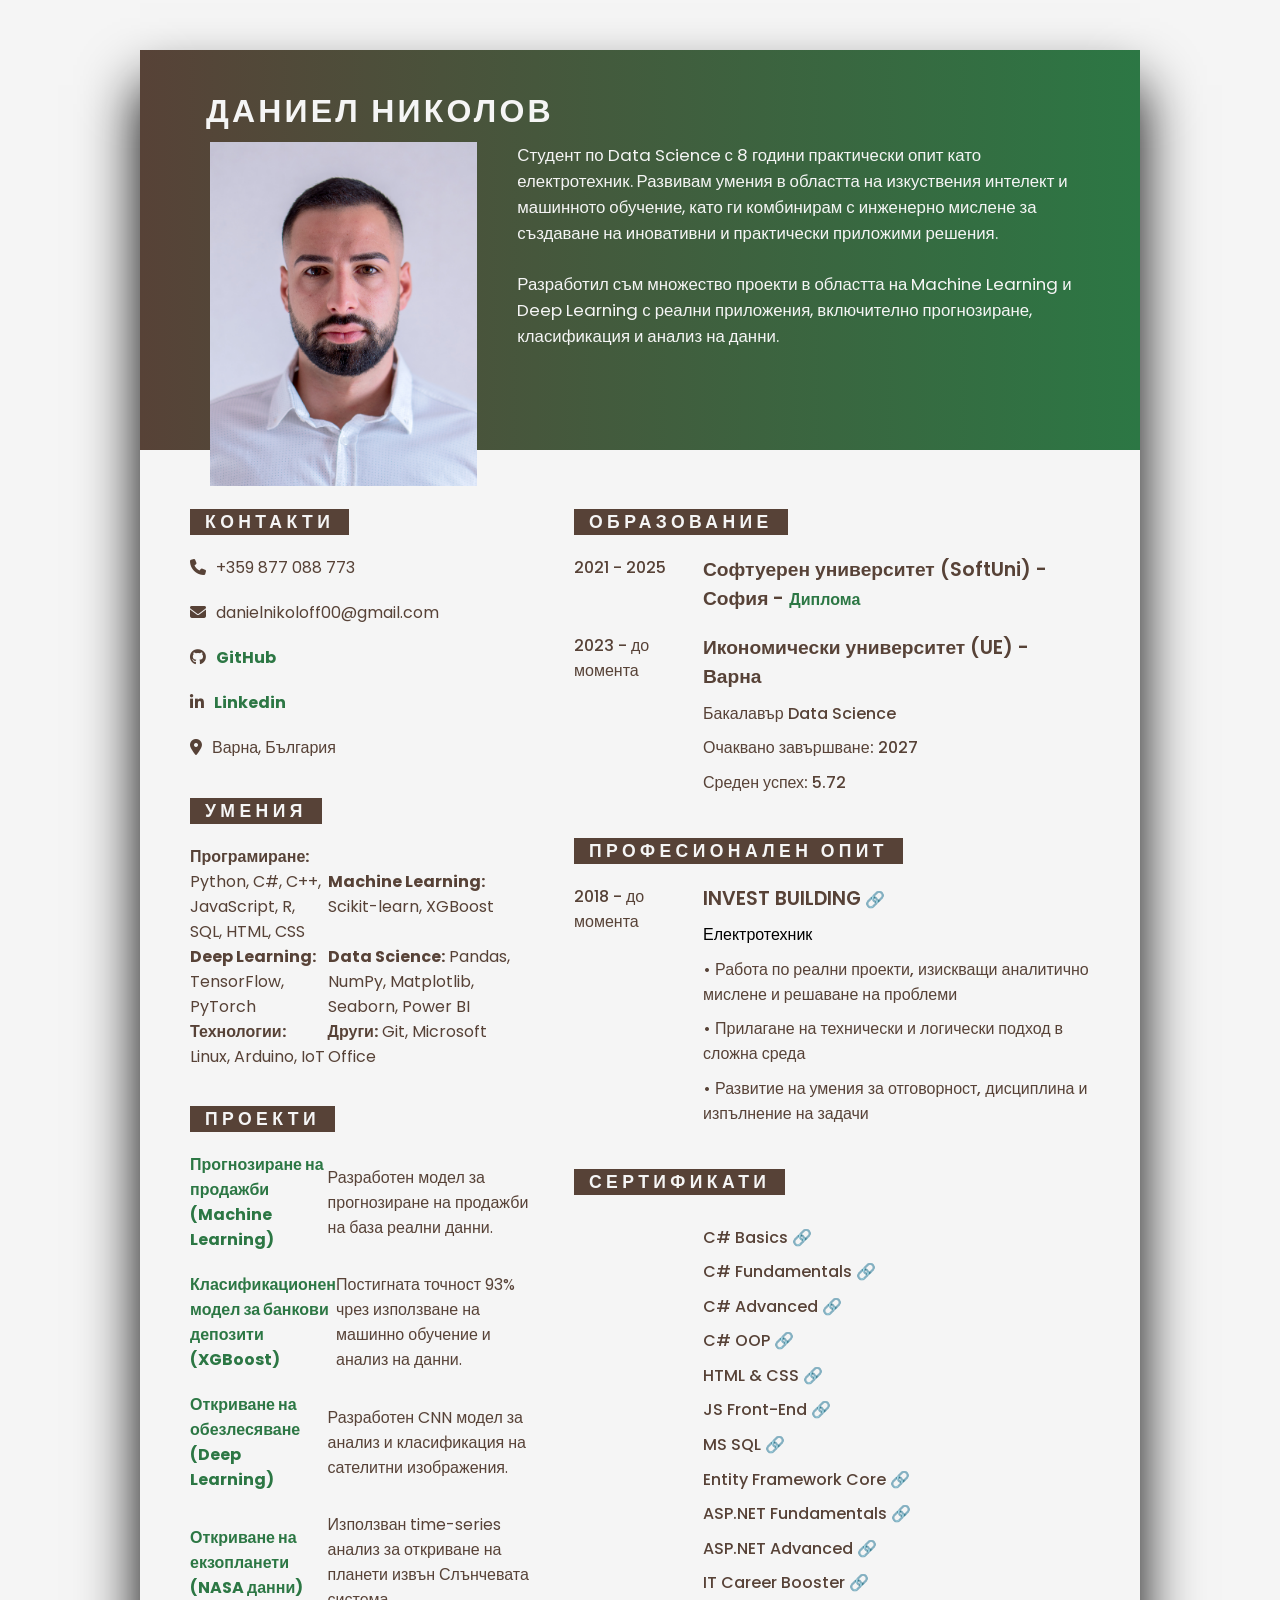
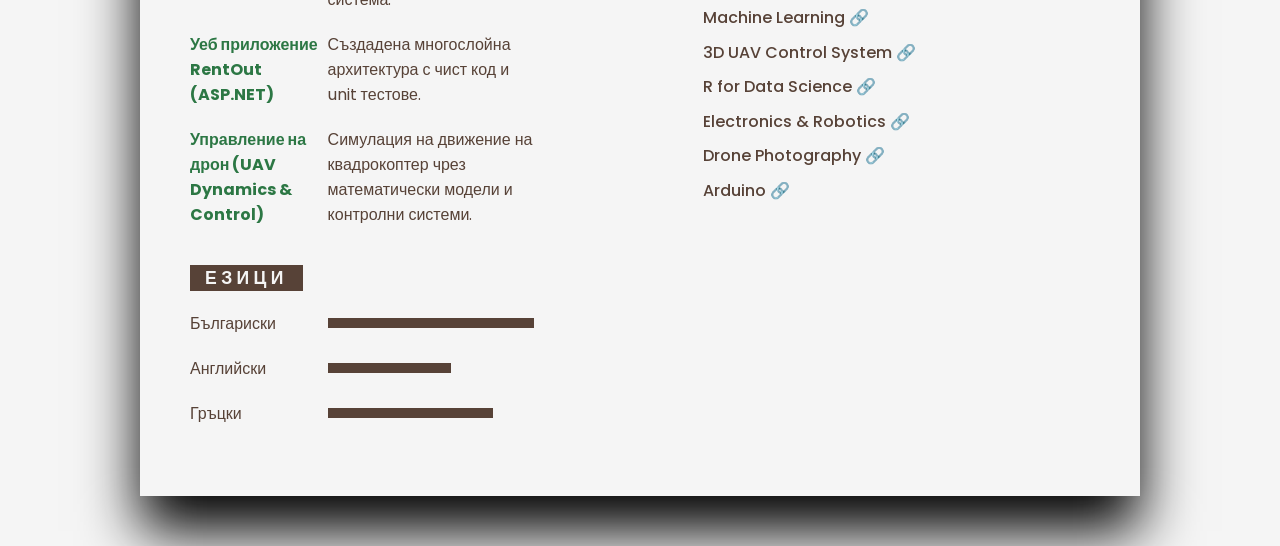
==== indexbg.html @ 3bc0b235 "Add files via upload" ====
<!DOCTYPE html>
<html lang="en">
<head>
    <meta charset="UTF-8">
    <meta name="viewport" content="width=device-width, initial-scale=1.0">
    <title>CV</title>
    <link rel="stylesheet" href="https://cdnjs.cloudflare.com/ajax/libs/font-awesome/6.4.2/css/all.min.css" integrity="sha512-z3gLpd7yknf1YoNbCzqRKc4qyor8gaKU1qmn+CShxbuBusANI9QpRohGBreCFkKxLhei6S9CQXFEbbKuqLg0DA==" crossorigin="anonymous" referrerpolicy="no-referrer" />
    <link rel="stylesheet" href="style.css">
</head>
<body>
    <div class="container">
        <div class="top">
            <h2>Даниел Николов</h2>
            <div class="group">
                <div class="leftSide">
                    <div class="imgBx">
                        <img src="img.png" alt="#">
                    </div>
                </div>
                <div class="rightSide">
                    <p>Студент по Data Science с 8 години практически опит като електротехник. Развивам умения в областта на изкуствения интелект и машинното обучение, като ги комбинирам с инженерно мислене за създаване на иновативни и практически приложими решения.</p>
                    <br>
                    <p>Разработил съм множество проекти в областта на Machine Learning и Deep Learning с реални приложения, включително прогнозиране, класификация и анализ на данни.</p>
                </div>
            </div>
        </div>
        <div class="bottom">
            <div class="left-side">
                <h4>КОНТАКТИ</h4>
                <ul class="contact">
                    <li>
                        <span class="icon"><i class="fa-solid fa-phone"></i></span>
                        <span class="text">+359 877 088 773</span>
                    </li>
                    <li>
                        <span class="icon"><i class="fa-solid fa-envelope"></i></span>
                        <span class="text">danielnikoloff00@gmail.com</span>
                    </li>
                    <li>
                        <span class="icon"><i class="fa-brands fa-github"></i></span>
                        <span class="text"><a href="https://github.com/dmn-21"><b>GitHub</b></a></span>
                    </li>
                    <li>
                        <span class="icon"><i class="fa-brands fa-linkedin-in"></i></span>
                        <span class="text"><a href="https://www.linkedin.com/in/dmn21p/"><b>Linkedin</b></a></span>
                    </li>
                    <li>
                        <span class="icon"><i class="fa-solid fa-location-dot"></i></span>
                        <span class="text">Варна, България</span>
                    </li>
                </ul>
                <h4>УМЕНИЯ</h4>
                <div class="skills">
                    <div class="skillsBox">
                        <p><b>Програмиране:</b> Python, C#, C++, JavaScript, R, SQL, HTML, CSS </p>
                        <p><b>Machine Learning:</b> Scikit-learn, XGBoost</p>
                        <p><b>Deep Learning:</b> TensorFlow, PyTorch</p>
                        <p><b>Data Science:</b> Pandas, NumPy, Matplotlib, Seaborn, Power BI</p>
                        <p><b>Технологии:</b> Linux, Arduino, IoT</p>
                        <p><b>Други:</b> Git, Microsoft Office</p>
                    </div>
                </div>
                <h4>ПРОЕКТИ</h4>
                <div class="skills">
                    <div class="skillsBox">
                        <b><p><a href="https://github.com/dmn-21/Machine-Learning/blob/main/Project/SalesForecastingInAnOnlineStore/SalesForecastingInAnOnlineStore.ipynb">Прогнозиране на продажби (Machine Learning)</a></p></b>
                        <p>Разработен модел за прогнозиране на продажби на база реални данни.</p>
                    </div>
                    <div class="skillsBox">
                        <b><p><a href="https://github.com/dmn-21/Machine-Learning/blob/main/Bank_Prediction.ipynb">Класификационен модел за банкови депозити (XGBoost)</a></p></b>
                        <p>Постигната точност 93% чрез използване на машинно обучение и анализ на данни.</p>
                    </div>
                    <div class="skillsBox">
                        <b><p><a href="https://github.com/dmn-21/Deep-Learning/blob/main/Deforestation_Classification_Using_Satellite_Imagery.ipynb">Откриване на обезлесяване (Deep Learning)</a></p></b>
                        <p>Разработен CNN модел за анализ и класификация на сателитни изображения.</p>
                    </div>
                    <div class="skillsBox">
                        <b><p><a href="https://github.com/dmn-21/Exoplanets-Telescope-Data/blob/main/How%20To%20Find%20Exoplanets%20in%20NASA%20Telescope%20Data%20(Python%2BLightkurve).ipynb">Откриване на екзопланети (NASA данни)</a></p></b>
                        <p>Използван time-series анализ за откриване на планети извън Слънчевата система.</p>
                    </div>
                    <div class="skillsBox">
                        <b><p><a href="https://github.com/dmn-21/RentOut">Уеб приложение RentOut (ASP.NET)</a></p></b>
                        <p>Създадена многослойна архитектура с чист код и unit тестове.</p>
                    </div>
                    <div class="skillsBox">
                        <b><p><a href="https://github.com/dmn-21/Math-Concepts-for-Developers/blob/main/Project/quadcopter.ipynb">Управление на дрон (UAV Dynamics & Control)</a></p></b>
                        <p>Симулация на движение на квадрокоптер чрез математически модели и контролни системи.</p>
                    </div>
                </div>
                <h4>ЕЗИЦИ</h4>
                <div class="skills">
                    <div class="skillsBox" style="--i:100%;">
                        <p>Българиски</p>
                        <div class="value"></div>
                    </div>
                    <div class="skillsBox" style="--i:60%;">
                        <p>Английски</p>
                        <div class="value"></div>
                    </div>
                    <div class="skillsBox" style="--i:80%;">
                        <p>Гръцки</p>
                        <div class="value"></div>
                    </div>
                </div>
            </div>
            <div class="right_side">
                <h4 class="adjstMargin">ОБРАЗОВАНИЕ</h4>
                <div class="edu_group">
                    <div class="edu_groupBx">
                        <p>2021 - 2025</p>
                        <div class="value">
                            <p>
                            <b>Софтуерен университет (SoftUni) - София - </b>
                            <a href="https://softuni.bg/certificates/details/234864/3d2196f8">Диплома</a>
                            </p>
                        </div>    
                    </div>
                    <div class="edu_groupBx">
                        <p>2023 - до момента</p>
                        <div class="value">
                            <b>Икономически университет (UE) - Варна</b>
                            <ul>
                                <li><p>Бакалавър Data Science</p></li>
                                <li><p>Очаквано завършване: 2027 </p></li>
                                <li><p>Среден успех: 5.72</p></li>
                            </ul>
                        </div>
                    </div>
                </div>
                <h4 class="margin-top">ПРОФЕСИОНАЛЕН ОПИТ</h4>
                <div class="edu_group">
                    <div class="edu_groupBx">
                        <p>2018 - до момента</p>
                        <div class="value">
                            <b>INVEST BUILDING</b> <a href="https://investbuilding.bg/">🔗</a>
                            <ul>
                                <li>Електротехник</li>
                                <li><p> • Работа по реални проекти, изискващи аналитично мислене и решаване на проблеми</p></li>
                                <li><p> • Прилагане на технически и логически подход в сложна среда</p></li>
                                <li><p> • Развитие на умения за отговорност, дисциплина и изпълнение на задачи</p></li>
                            </ul>
                        </div>    
                    </div>
                </div>
                <h4 class="margin-top">СЕРТИФИКАТИ</h4>
                <div class="edu_group">
                    <div class="edu_groupBx">
                        <p></p>
                        <div class="value">
                            <ul class = certificated>
                                <li><p>C# Basics <a href="https://softuni.bg/certificates/details/124142/936bc4d9">🔗</a></p></li>
                                <li><p>C# Fundamentals <a href="https://softuni.bg/certificates/details/169444/7000c0d0">🔗</a></p></li>
                                <li><p>C# Advanced <a href="https://softuni.bg/certificates/details/169502/fe943dd4">🔗</a></p></li>
                                <li><p>C# OOP <a href="https://softuni.bg/certificates/details/169611/1acdbac1">🔗</a></p></li>
                                <li><p>HTML & CSS <a href="https://softuni.bg/certificates/details/174760/bba8ef08">🔗</a></p></li>
                                <li><p>JS Front-End <a href="https://softuni.bg/certificates/details/181293/aa9f193c">🔗</a></p></li>
                                <li><p>MS SQL <a href="https://softuni.bg/certificates/details/185587/bae48728">🔗</a></p></li>
                                <li><p>Entity Framework Core <a href="https://softuni.bg/certificates/details/194054/2fe920ef">🔗</a></p></li>
                                <li><p>ASP.NET Fundamentals <a href="https://softuni.bg/certificates/details/206761/05b5bf12">🔗</a></p></li>
                                <li><p>ASP.NET Advanced <a href="https://softuni.bg/certificates/details/214203/4c9019b9">🔗</a></p></li>
                                <li><p>IT Career Booster <a href="https://softuni.bg/certificates/details/213145/2dc614e9">🔗</a></p></li>
                                <li><p>Machine Learning <a href="https://softuni.bg/certificates/details/230519/30562233">🔗</a></p></li>
                                <li><p>3D UAV Control System <a href="https://www.udemy.com/certificate/UC-44a0d67a-6e41-405e-8c3d-3492d52e8d2f/">🔗</a></p></li>
                                <li><p>R for Data Science <a href="https://www.udemy.com/certificate/UC-2eb4bbaf-0bf7-4ba0-adbe-52d798e93da7/">🔗</a></p></li>
                                <li><p>Electronics & Robotics <a href="https://www.udemy.com/certificate/UC-ee66d7ab-259b-47f6-8cce-e3c70777a769/">🔗</a></p></li>
                                <li><p>Drone Photography <a href="https://www.udemy.com/certificate/UC-a8c2d89d-be4a-4e53-b545-7f6b6a73acb3/">🔗</a></p></li>
                                <li><p>Arduino <a href="https://www.udemy.com/certificate/UC-a50f7144-1555-4a37-adf1-a7d748d83652/">🔗</a></p></li>
                            </ul>
                        </div>    
                    </div>
                </div>
            </div>  
        </div>
    </div>
</body>
</html>
---- style.css ----
@import url('https://fonts.googleapis.com/css2?family=Poppins:wght@200;300;400;500;600;700;800;900&display=swap');

* {
    margin: 0;
    padding: 0;
    box-sizing: border-box;
    font-family: 'Poppins', sans-serif;
}

body {
    display: flex;
    justify-content: center;
    align-items: center;
    min-height: 100vh;
    background-color: whitesmoke;
}

.container {
    position: relative;
    max-width: 1000px;
    min-height: 1000px;
    background-color: whitesmoke;
    margin: 50px;
    box-shadow: 0 35px 55px rgba(0,0,0,1);
}

.top {
    position: relative;
    width: 100%;
    height: 400px;
    background-image: linear-gradient(to right, #574237, #2c7744);
    padding: 50px;
}

h2 {
    font-size: 2em;
    color: whitesmoke;
    text-transform: uppercase;
    line-height: 0.7em;
    letter-spacing: 0.1em;
    padding-left: 0.5em;
}

.group {
    position: relative;
    display: grid;
    gap: 40px;
    width: 100%;
    grid-template-columns: 1.4fr 3fr;
    margin-top: 20px;
    padding-left: 20px;
}

.group .imgBx {
    position: relative;
    width: 100%;
}

.group .imgBx img {
    width: 100%;
}

.group p {
    color: whitesmoke;
    font-size: 1.05em;
}

.bottom {
    position: relative;
    display: grid;
    margin: 50px 50px;
    margin-top: 60px;
    gap: 40px;
    grid-template-columns: 2fr 3fr;
}

.bottom .left-side {
    margin-top: -18.5px;
}

h4 {
    font-size: 1.1em;
    text-transform: uppercase;
    letter-spacing: 0.25em;
    color: whitesmoke;
    background-color: #574237;
    font-weight: 600;
    padding: 0 15px;
    display: inline-flex;
}

.contact {
    position: relative;
    display: flex;
    flex-direction: column;
    gap: 20px;
    margin: 20px 0;
}

.contact li {
    list-style: none;
    display: flex;
    gap: 10px;
    
}

.contact li .icon {
    color: #574237
}

.contact li .text {
    color: #574237;
}

.skills {
    position: relative;
    width: 100%;
    display: flex;
    flex-direction: column;
    gap: 20px;
    margin: 20px 0;
}

.skills .skillsBox {
    position: relative;
    display: grid;
    align-items: center;
    grid-template-columns: 2fr 3fr;
}

.skills .skillsBox p {
    color: #574237;
}

.skills .skillsBox .value {
    position: relative;
    width: 100%;
    height: 10px;
    background-color: whitesmoke;
}

.skills .skillsBox .value::before {
    content: '';
    position: absolute;
    width: var(--i);
    height: 100%;
    background-color: #574237;
}

.adjstMargin {
    margin-top: -10px;
}

.edu_group {
    position: relative;
    width: 100%;
    display: flex;
    flex-direction: column;
    gap: 20px;
    margin: 20px 0;
}

.edu_groupBx {
    position: relative;
    display: grid;
    grid-template-columns: 1fr 3fr;
}

.edu_groupBx p:nth-child(1) {
    font-weight: 500;
}

.edu_groupBx b {
    font-weight: 600;
    color: #574237;
}

.edu_groupBx span {
    position: relative;
    top: -2px;
    font-size: 0.8em;
    color: #574237;
}

.edu_groupBx p {
    color: #574237;
}

h4 {
    margin-top: 1em;
}

.value b {
    font-size: 1.2em;
}

.value li {
    padding-top: .6em;
    display: block;
}

.value a {
    font-weight: bold;
}

.certificated b {
    color: #574237;
}

.certificated p {
    color: #574237;
}

.margin-top {
    margin-top: 1.3em;
}

.hobbies {
    padding: 0 50px 50px;
}

.hobbies ul {
    display: flex;
    margin-top: 30px;
    gap: 20px;
    justify-content: space-between;
}

.hobbies ul li {
    list-style: none;
    color: #574237;
    width: calc(100% / 6);
    padding: 20px 0;
    display: flex;
    flex-direction: column;
    gap: 5px;
    background-color: #DCDCDC;
    text-align: center;
    cursor: pointer;
    border-radius: 1em;
}

.hobbies ul li:hover {
    background-color: #574237;
    color: whitesmoke;
}

.hobbies ul li i {
    font-size: 2em;
}

a {
    color: 	#2c7744;
    text-decoration: none;
}


@media (width < 950px) {
    .group p {
        font-size: 12px;
    }
}

@media (width < 750px) {
    h2 {
        font-size: 24px;
    }

    .rightSide p {
        font-size: 12px;
    }
    
    .bottom {
        display: flex;
        flex-direction: column;
    }

    .hobbies ul {
        display: grid;
        grid-template-columns: 1fr 1fr;
    }

    .hobbies ul li {
        width: 100%;
    }
}

@media (width < 600px) {
    .leftSide {
        display: none;
    }

    .group {
        gap: 0;
        grid-template-columns: none;
    }

    .certificated p {
        display: flex;
        flex-direction: column;
    }
}

@media (width < 400px) {
    .top {
        padding-top: 20px;
    }
}
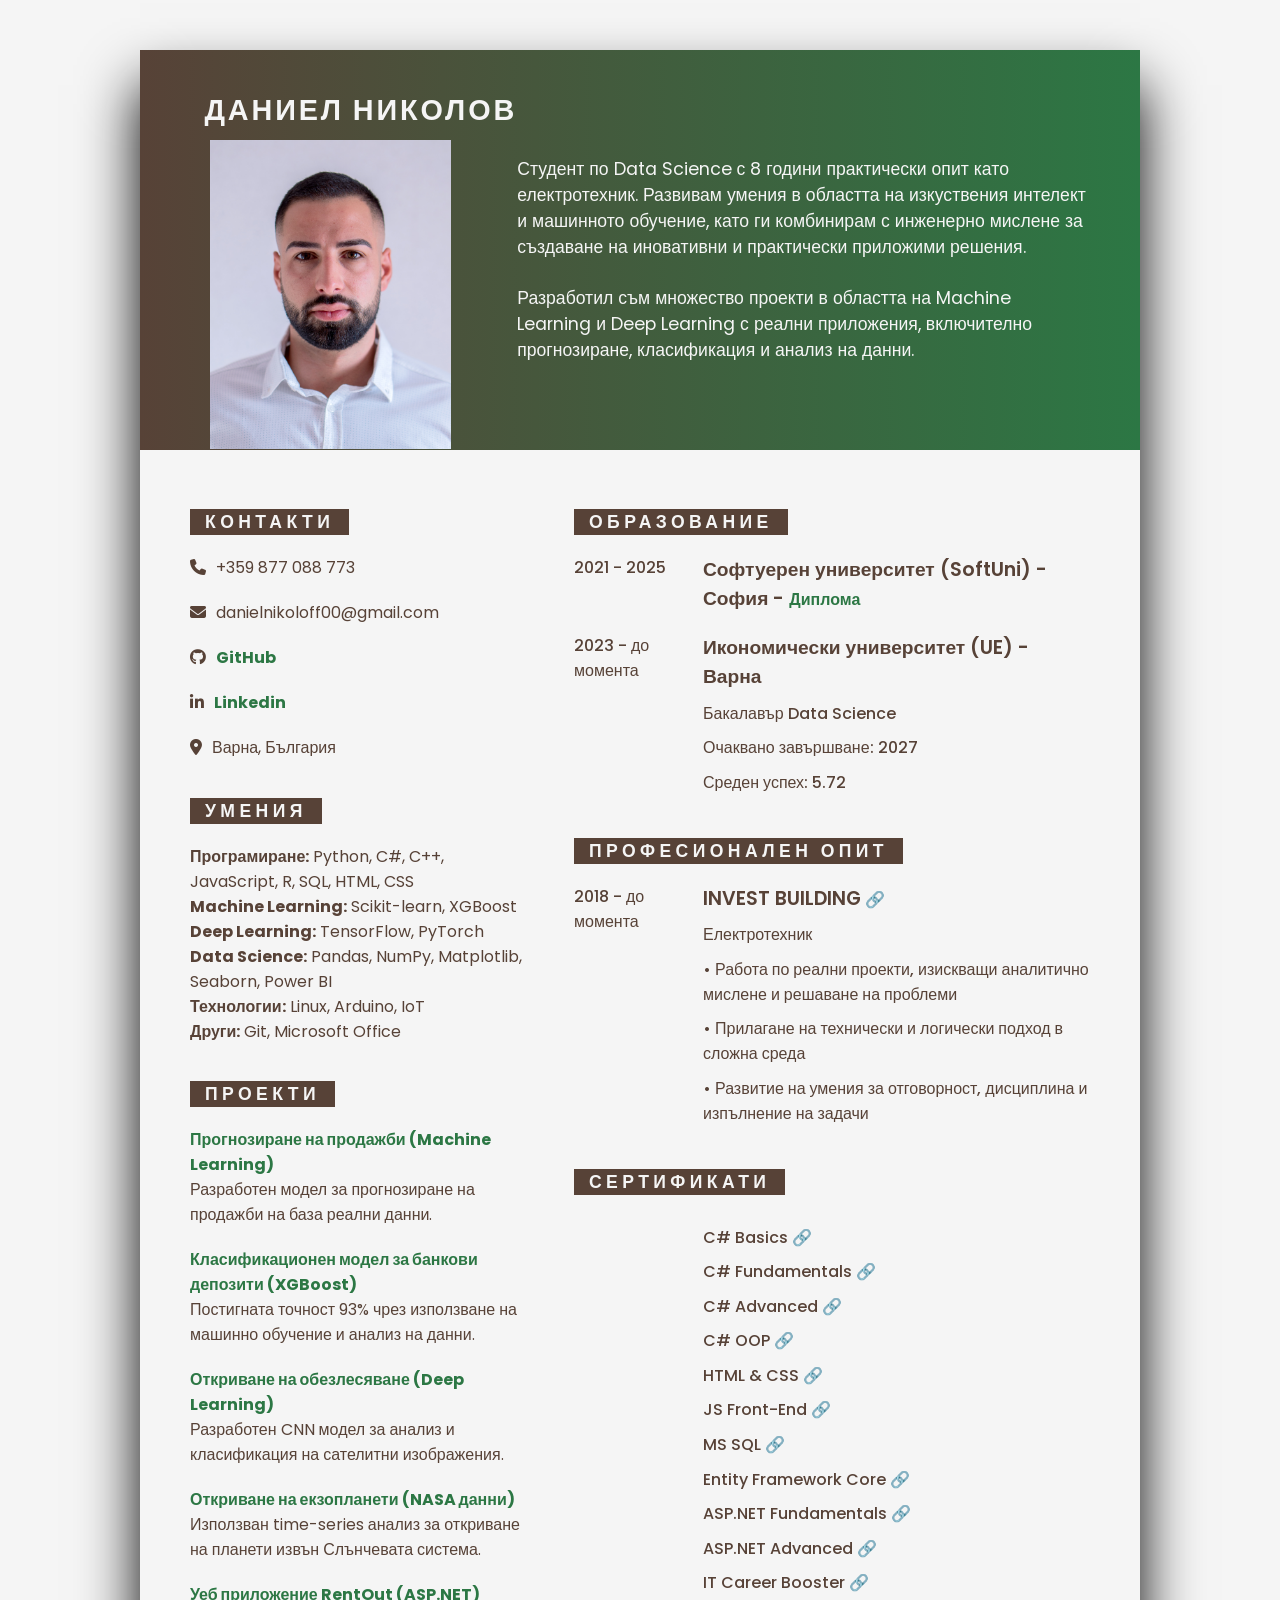
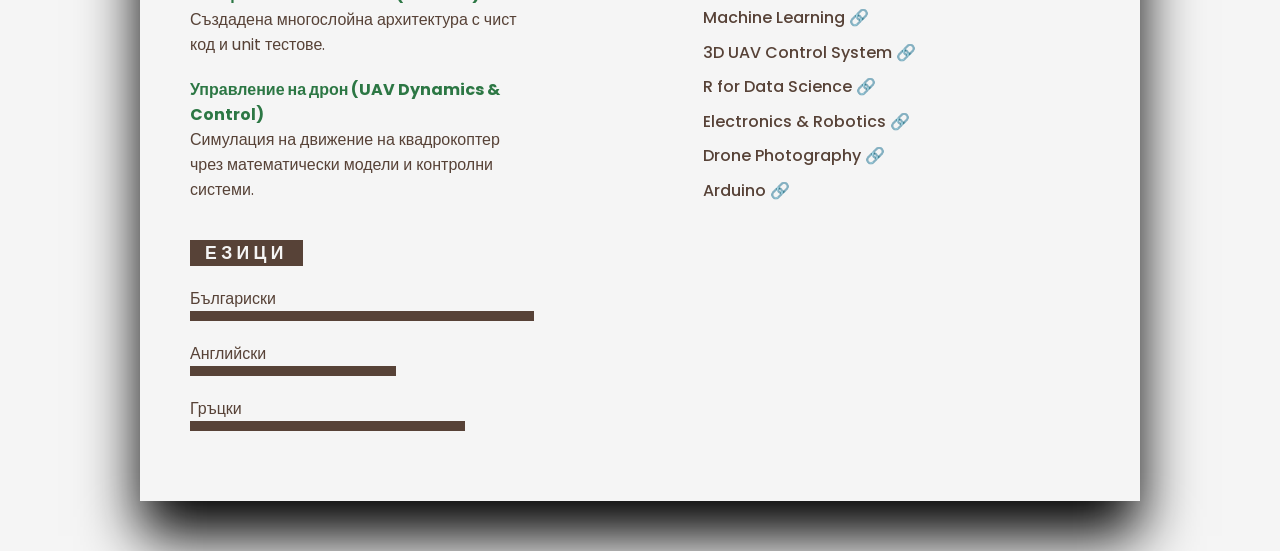
==== commit fb579c80: "Update indexbg.html" ====
--- a/indexbg.html
+++ b/indexbg.html
@@ -134,7 +134,7 @@
                         <div class="value">
                             <b>INVEST BUILDING</b> <a href="https://investbuilding.bg/">🔗</a>
                             <ul>
-                                <li>Електротехник</li>
+                                <li><p>Електротехник</p></li>
                                 <li><p> • Работа по реални проекти, изискващи аналитично мислене и решаване на проблеми</p></li>
                                 <li><p> • Прилагане на технически и логически подход в сложна среда</p></li>
                                 <li><p> • Развитие на умения за отговорност, дисциплина и изпълнение на задачи</p></li>
--- a/style.css
+++ b/style.css
@@ -33,7 +33,7 @@
 }
 
 h2 {
-    font-size: 2em;
+    font-size: 1.8em;
     color: whitesmoke;
     text-transform: uppercase;
     line-height: 0.7em;
@@ -53,7 +53,7 @@
 
 .group .imgBx {
     position: relative;
-    width: 100%;
+    width: 90%;
 }
 
 .group .imgBx img {
@@ -62,7 +62,11 @@
 
 .group p {
     color: whitesmoke;
-    font-size: 1.05em;
+    font-size: 1.10em;
+}
+
+.top .rightSide {
+    padding-top: 1em;
 }
 
 .bottom {
@@ -125,7 +129,6 @@
     position: relative;
     display: grid;
     align-items: center;
-    grid-template-columns: 2fr 3fr;
 }
 
 .skills .skillsBox p {
@@ -301,6 +304,12 @@
     }
 }
 
+@media (width < 500px) {
+    .top h2{
+        font-size: 1em;
+    }
+}
+
 @media (width < 400px) {
     .top {
         padding-top: 20px;
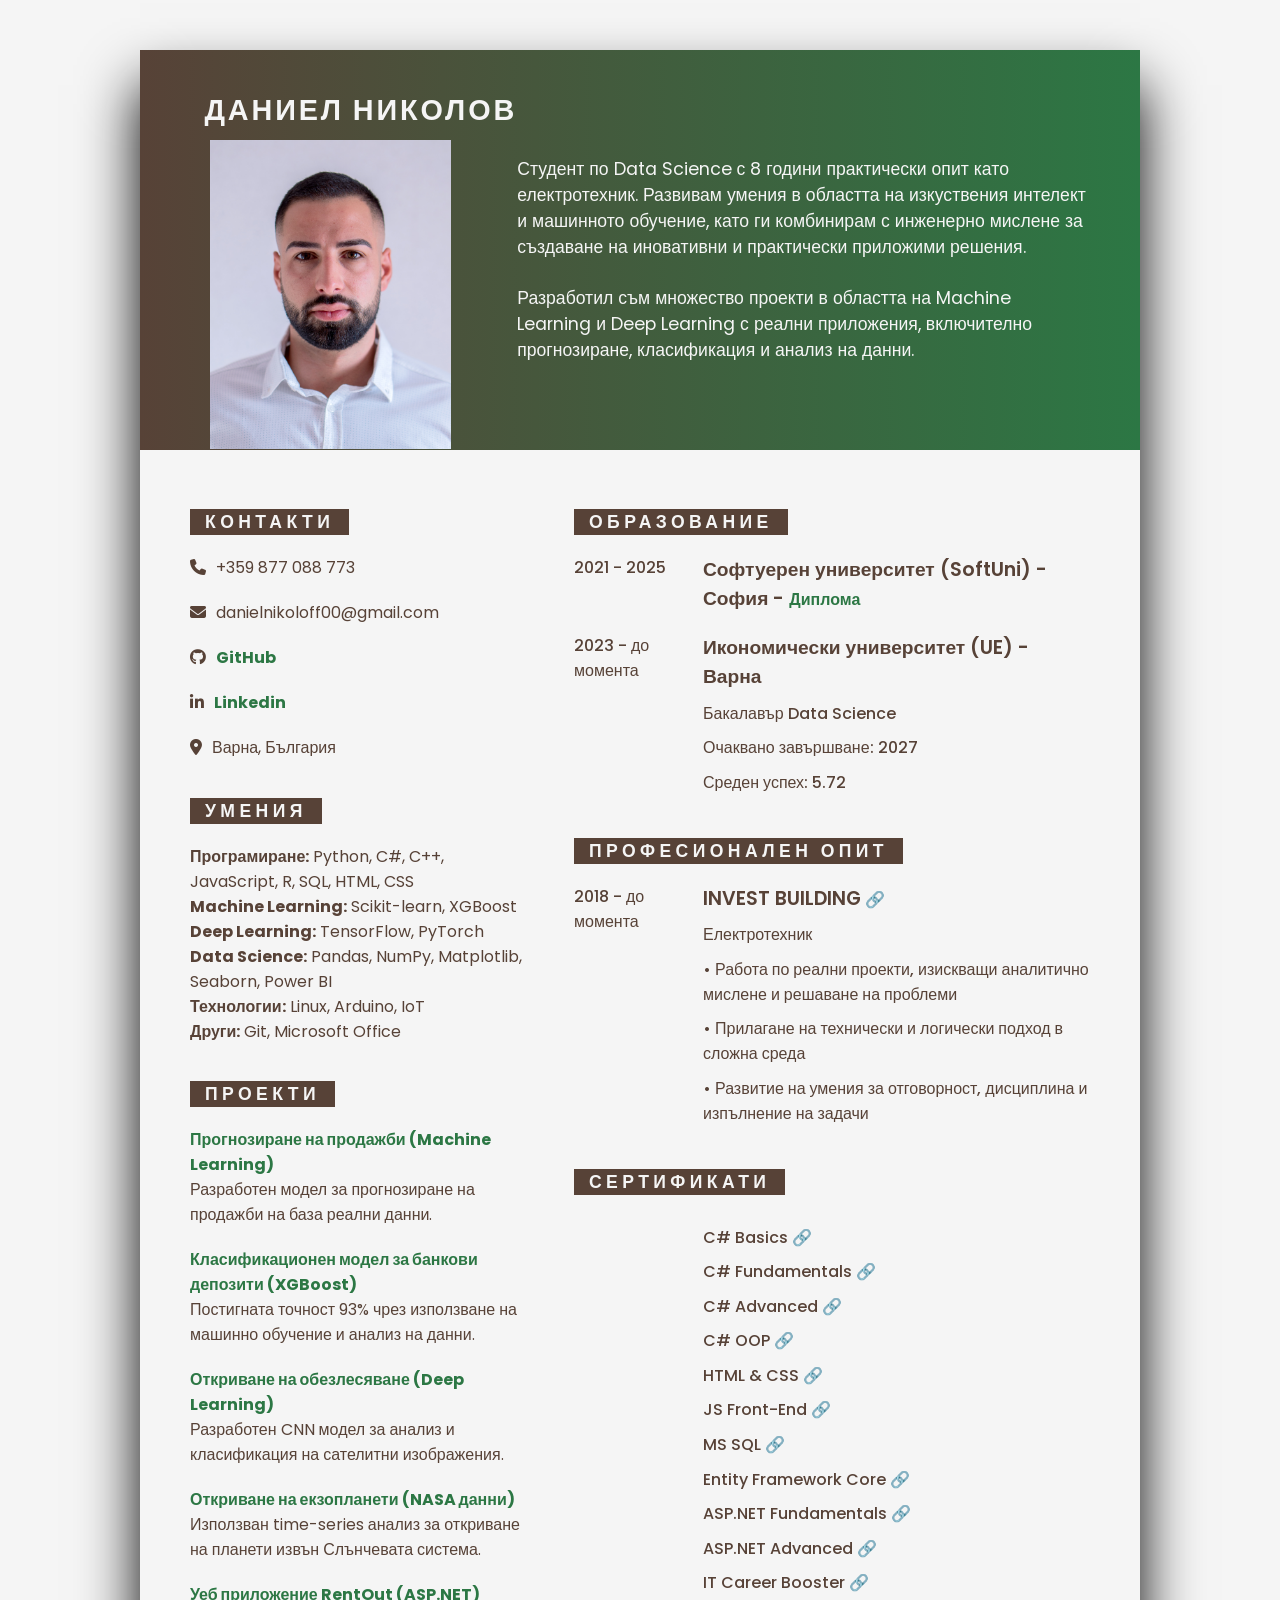
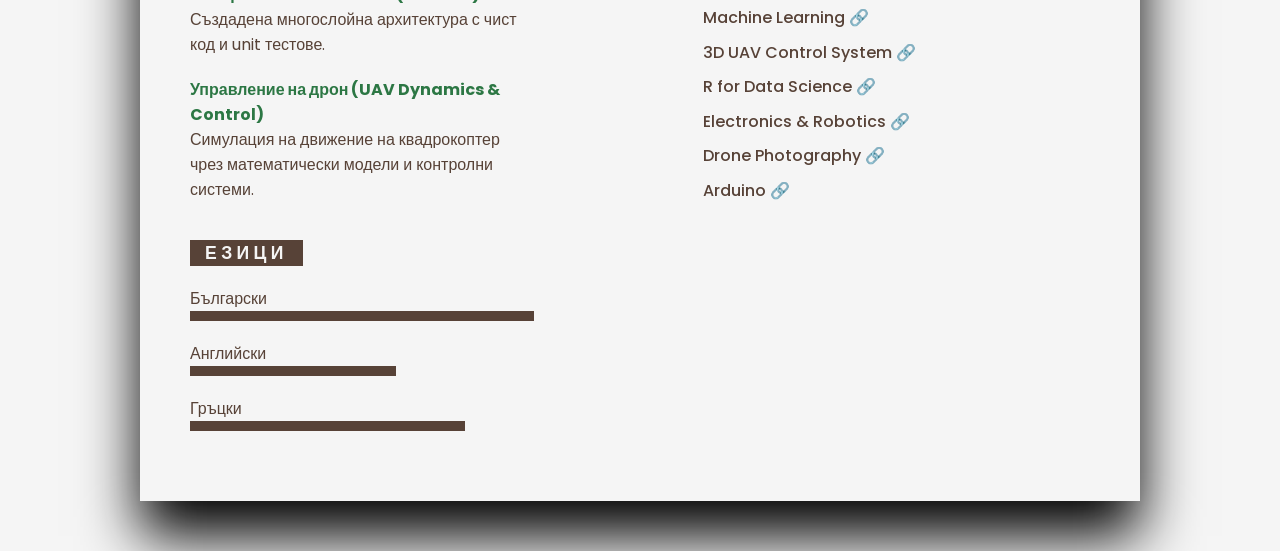
==== commit 25fc74d7: "Update indexbg.html" ====
--- a/indexbg.html
+++ b/indexbg.html
@@ -90,7 +90,7 @@
                 <h4>ЕЗИЦИ</h4>
                 <div class="skills">
                     <div class="skillsBox" style="--i:100%;">
-                        <p>Българиски</p>
+                        <p>Български</p>
                         <div class="value"></div>
                     </div>
                     <div class="skillsBox" style="--i:60%;">
